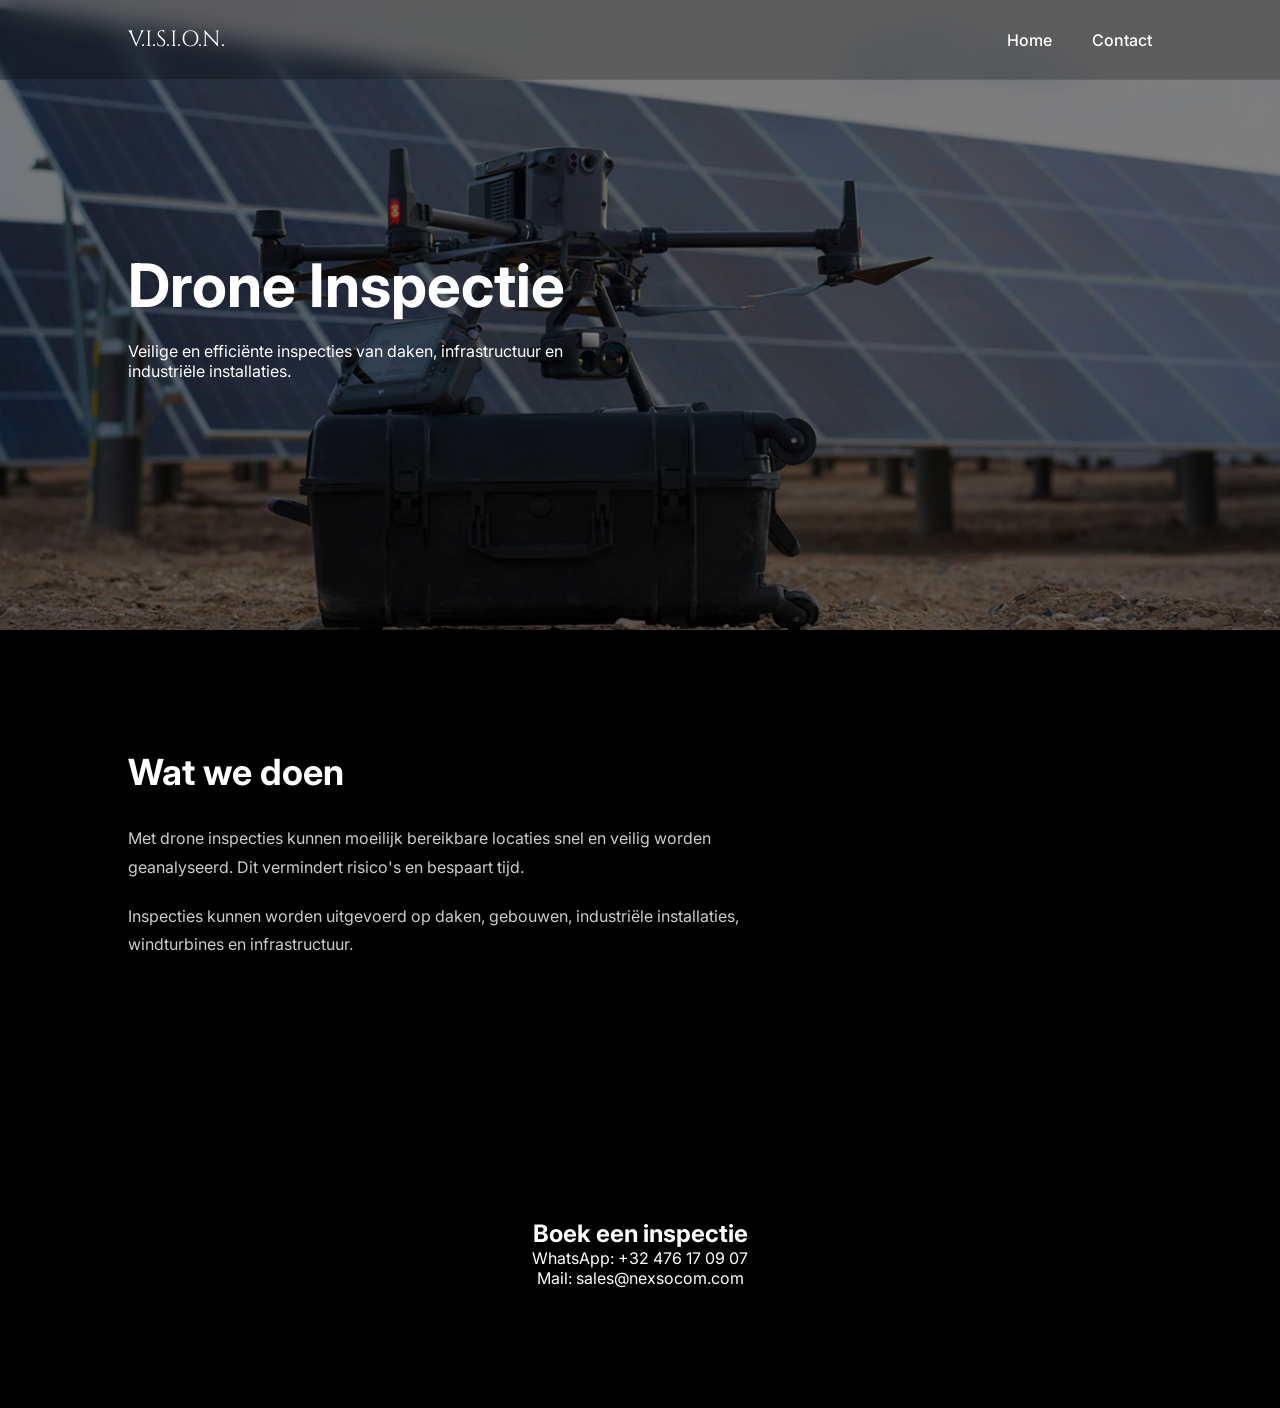
==== inspectie.html @ e30a945a "Create inspectie.html" ====
<!DOCTYPE html>
<html lang="en">

<head>

<meta charset="UTF-8">
<meta name="viewport" content="width=device-width, initial-scale=1.0">

<title>Inspectie | V.I.S.I.O.N.</title>

<link href="https://fonts.googleapis.com/css2?family=Cinzel:wght@700&family=Inter:wght@300;400;600&display=swap" rel="stylesheet">

<link rel="stylesheet" href="style.css">

</head>

<body>


<header>

<nav>

<div class="logo">V.I.S.I.O.N.</div>

<ul>

<li><a href="index.html">Home</a></li>
<li><a href="index.html#contact">Contact</a></li>

</ul>

</nav>

</header>


<section class="serviceHero">

<img src="images/inspectie.jpg">

<div class="serviceHeroText">

<h1>Drone Inspectie</h1>

<p>
Veilige en efficiënte inspecties van daken,
infrastructuur en industriële installaties.
</p>

</div>

</section>



<section class="serviceContent">

<div class="serviceText">

<h2>Wat we doen</h2>

<p>
Met drone inspecties kunnen moeilijk bereikbare
locaties snel en veilig worden geanalyseerd.
Dit vermindert risico's en bespaart tijd.
</p>

<p>
Inspecties kunnen worden uitgevoerd op
daken, gebouwen, industriële installaties,
windturbines en infrastructuur.
</p>

</div>

</section>



<section class="serviceCTA">

<h2>Boek een inspectie</h2>

<p>

WhatsApp: +32 476 17 09 07<br>
Mail: sales@nexsocom.com

</p>

</section>

</body>
</html>
---- style.css ----
*{
margin:0;
padding:0;
box-sizing:border-box;
}

html{
scroll-behavior:smooth;
}

body{

font-family:'Inter',sans-serif;
background:black;
color:white;

}



/* VIDEO BACKGROUND */

.videoBackground{

position:fixed;
top:0;
left:0;

width:100%;
height:100%;

z-index:-2;

}

#bgVideo{

width:100%;
height:100%;
object-fit:cover;

}



/* NAVBAR */

header{

position:fixed;
width:100%;
top:0;

z-index:100;

}

nav{

display:flex;
justify-content:space-between;
align-items:center;

padding:25px 10%;

background:rgba(0,0,0,0.25);

backdrop-filter:blur(12px);

border-bottom:1px solid rgba(255,255,255,0.05);

}

.logo{

font-family:'Cinzel';
font-size:22px;

}

nav ul{

list-style:none;
display:flex;
gap:40px;

}

nav a{

text-decoration:none;
color:white;
font-weight:500;

}

nav a:visited{
color:white;
}

nav a:hover{
opacity:0.7;
}



/* HERO */

.hero{
  position:relative;
  height:100vh;
  display:flex;
  align-items:center;
  justify-content:center;
  text-align:center;
  background: rgba(0,0,0,0.7); /* overlay zodat hero video zichtbaar blijft */
}

.heroContent{
  position:relative;
  z-index:2;
}

/* KNOCKOUT LOGO IN HERO */
.logoCutout{
  font-family:'Cinzel', serif;
  font-size:110px;
  line-height:1;
  color: transparent;
  background: black;
  -webkit-background-clip: text;
  background-clip: text;
  mix-blend-mode: destination-out;
  margin:0;
}

/* Hero tekst en knop */
.heroContent p{
  margin-top:20px;
  font-size:20px;
  color:white;
}

.ctaBtn{
  margin-top:30px;
  display:inline-block;
  padding:14px 40px;
  border:1px solid white;
  text-decoration:none;
  color:white;
}



/* SPECIALISATIES */

.specialisaties{

padding:200px 10%;

background:black;

}

.specialisaties h2{

text-align:center;

margin-bottom:40px;

font-size:50px;

}

.specGrid{

display:grid;

grid-template-columns:repeat(3,1fr);

gap:40px;

}

.specCard{

position:relative;
height:500px;
overflow:hidden;

display:block;

text-decoration:none;
color:white;

transition:all 0.5s ease;

cursor:pointer;

}

.specCard img{

width:100%;
height:100%;

object-fit:cover;

transition:transform 0.8s ease;

}


/* DARK CINEMATIC OVERLAY */

.specCard::after{

content:"";

position:absolute;

top:0;
left:0;

width:100%;
height:100%;

background:rgba(0,0,0,0.35);

opacity:0;

transition:opacity 0.4s ease;

}

.specCard:hover::after{

opacity:1;

}


/* ZOOM EFFECT */

.specCard:hover img{

transform:scale(1.08);

}


/* SERVICE TEXT */

.specText{

position:absolute;

top:30px;
left:30px;

font-size:24px;
font-weight:600;

z-index:2;

transition:transform 0.4s ease;

}


/* TEXT SLIDES UP */

.specCard:hover .specText{

transform:translateY(-10px);

}


/* VIEW SERVICE BUTTON */

.specCard::before{

content:"VIEW SERVICE →";

position:absolute;

bottom:30px;
left:30px;

font-size:14px;
letter-spacing:2px;

opacity:0;

z-index:2;

transition:all 0.4s ease;

}

.specCard:hover::before{

opacity:1;
transform:translateY(-5px);

}


/* QUOTE SECTION */

.quoteSection {
  position: relative;
  padding:40px 10%;
  background:black;

  /* Flex voor side video en quote */
  display:flex;
  flex-direction:row;       /* video rechts, quote links */
  justify-content:space-between;
  align-items:flex-start;   /* video iets lager dan quote */
  gap:40px;
}

.quoteWrapper{

max-width:520px;

border-left:2px solid rgba(255,255,255,0.2);
padding-left:20px;

}

.quoteText{

font-family:'Inter',sans-serif;
font-size:20px;

font-style:italic;

line-height:1.6;

margin-bottom:12px;

opacity:0.9;

}

.quoteExplanation{

font-size:14px;

line-height:1.6;

opacity:0.6;

}


/* QUOTE LAYOUT */

.quoteLayout{

display:flex;
justify-content:space-between;
align-items:flex-start;

gap:80px;

}


/* VIDEO RECHTS */

/* QUOTE VIDEO RECHTS - SIDE PANEL EFFECT */

.quoteImage{
  position:relative;

  width:50%;
  max-width:750px;

  right:-10vw; /* trekt hem naar de rand van het scherm */

  flex-shrink:0;
  overflow:hidden;
}

.quoteImage video {
  width:100%;
  height:100%;
  object-fit:cover;
  opacity:0.95;

  mask-image: linear-gradient(to left, black 70%, transparent);
}



/* REVEAL STRIP */

.revealStrip{

width:100%;
height:35px;

margin:40px 0;

background:transparent;

position:relative;

}

.revealStrip::before{

content:"";

position:absolute;

top:0;
left:0;

width:100%;
height:100%;

background:linear-gradient(
to bottom,
black 0%,
transparent 40%,
transparent 60%,
black 100%
);

}



/* CINEMATICS */

.cinematics{

padding:200px 0;

background:black;

}

.cinematics h2{

text-align:center;

margin-bottom:60px;

}



.carousel{

overflow-x:auto;

white-space:nowrap;

padding-left:10%;

}

.carousel video{

width:500px;

margin-right:30px;

display:inline-block;

border-radius:4px;
opacity:0.95;

}



/* CONTACT */

.contact{

padding:200px 10%;

text-align:center;

background:black;

}

.contact h2{

font-size:50px;

margin-bottom:40px;

}



/* FOOTER */

footer{

text-align:center;

padding:40px;

background:black;

}


/* SERVICE PAGE HERO */

.serviceHero{

position:relative;

height:70vh;

overflow:hidden;

display:flex;
align-items:center;

}

.serviceHero img{

position:absolute;

width:100%;
height:100%;

object-fit:cover;

filter:brightness(0.5);

}

.serviceHeroText{

position:relative;

z-index:2;

padding:0 10%;

max-width:700px;

}

.serviceHeroText h1{

font-size:60px;

margin-bottom:20px;

}



/* SERVICE CONTENT */

.serviceContent{

padding:120px 10%;

max-width:900px;

}

.serviceContent h2{

font-size:36px;

margin-bottom:30px;

}

.serviceContent p{

line-height:1.8;

margin-bottom:20px;

opacity:0.8;

}



/* SERVICE CTA */

.serviceCTA{

padding:120px 10%;

text-align:center;

background:black;

}
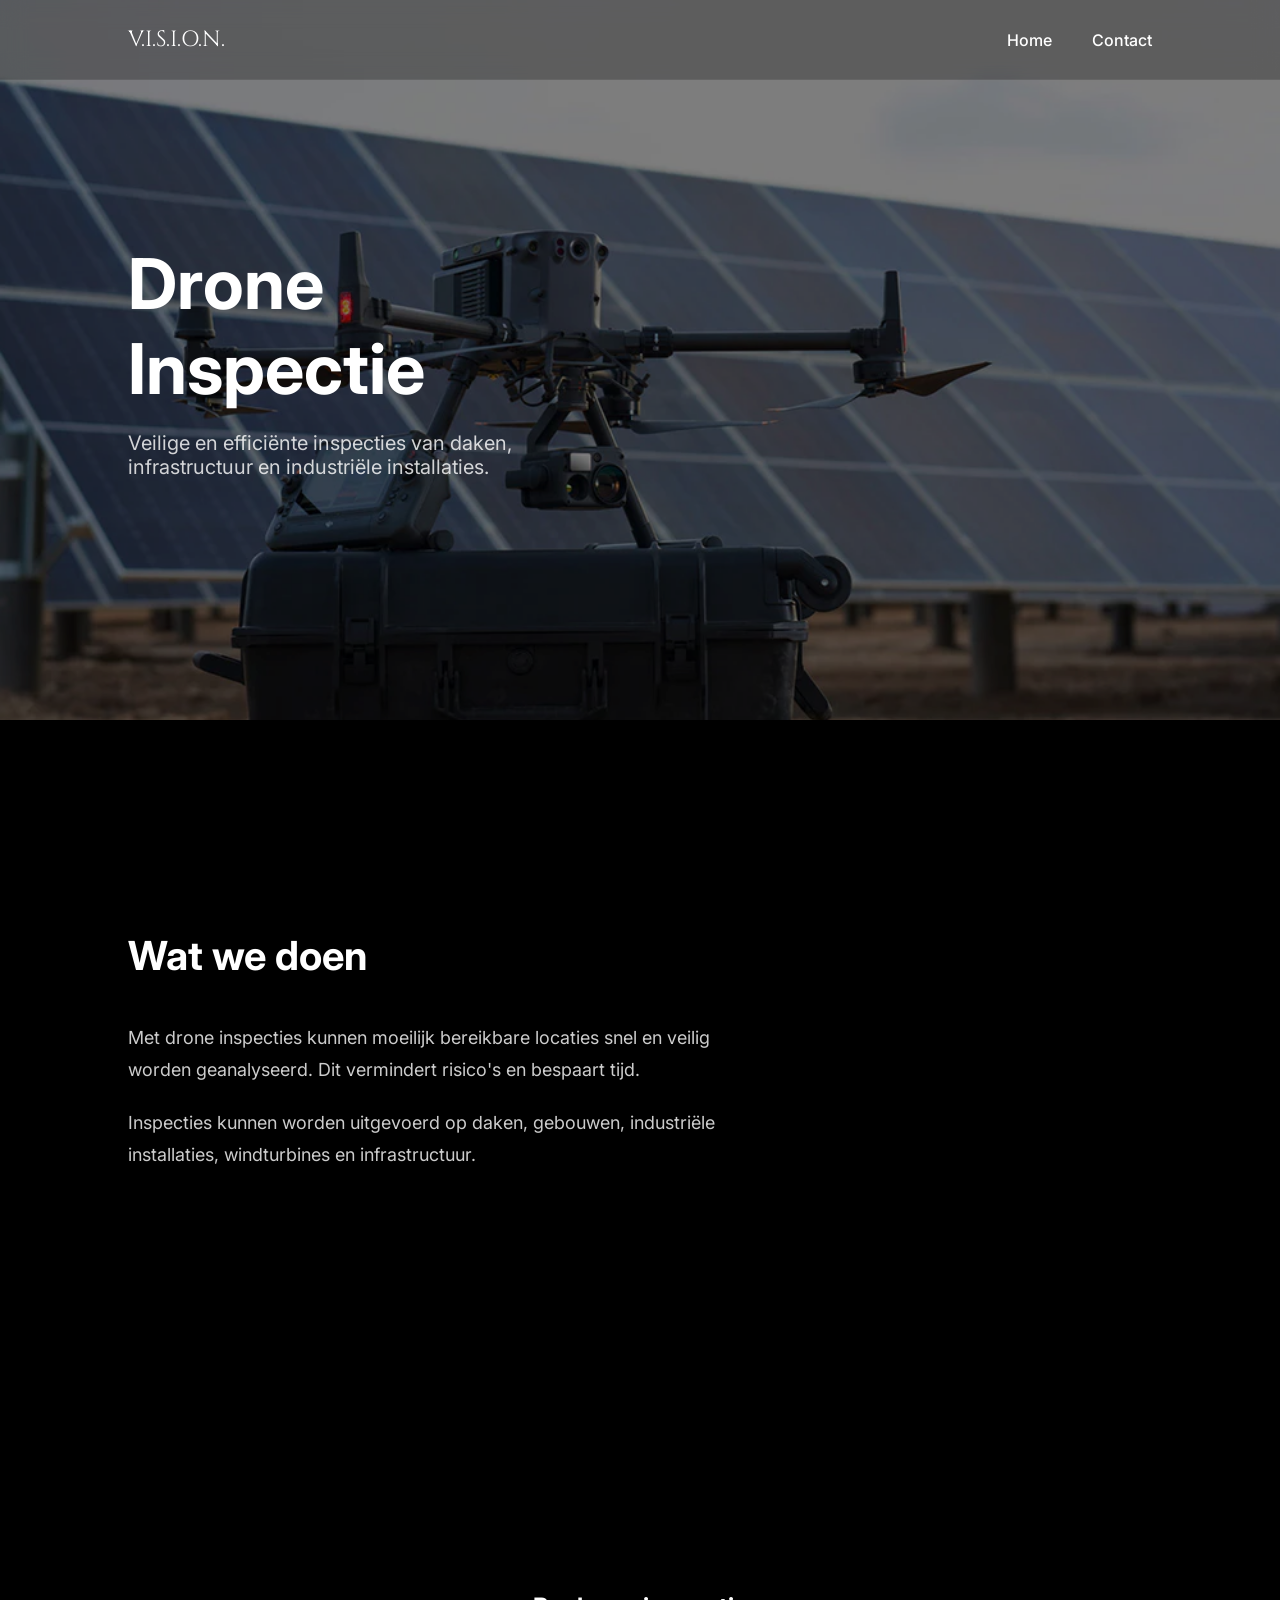
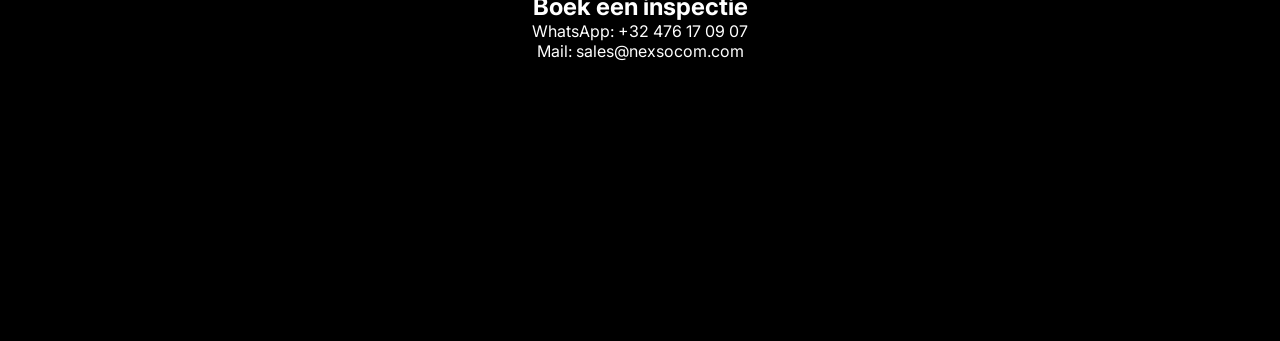
==== commit ba88dad8: "Update inspectie.html" ====
--- a/inspectie.html
+++ b/inspectie.html
@@ -91,5 +91,7 @@
 
 </section>
 
+  <footer></footer>
+  
 </body>
 </html>
--- a/style.css
+++ b/style.css
@@ -166,7 +166,7 @@
 
 text-align:center;
 
-margin-bottom:40px;
+margin-bottom:80px;
 
 font-size:50px;
 
@@ -225,9 +225,9 @@
 width:100%;
 height:100%;
 
-background:rgba(0,0,0,0.35);
-
-opacity:0;
+background:rgba(0,0,0,0.25);
+
+opacity:1;
 
 transition:opacity 0.4s ease;
 
@@ -235,7 +235,7 @@
 
 .specCard:hover::after{
 
-opacity:1;
+background:rgba(0,0,0,0.45);
 
 }
 
@@ -256,14 +256,21 @@
 position:absolute;
 
 top:30px;
-left:30px;
+left:50%;
+
+/* BELANGRIJK: beide assen definiëren */
+transform:translate(-50%, 0);
 
 font-size:24px;
 font-weight:600;
 
+text-align:center;
+
 z-index:2;
 
-transition:transform 0.4s ease;
+transition:transform 0.4s ease, opacity 0.4s ease;
+  
+text-shadow:0 2px 10px rgba(0,0,0,0.6);
 
 }
 
@@ -272,7 +279,7 @@
 
 .specCard:hover .specText{
 
-transform:translateY(-10px);
+transform:translate(-50%, -10px);
 
 }
 
@@ -607,3 +614,231 @@
 background:black;
 
 }
+
+/* SERVICE HERO */
+
+.serviceHero{
+
+position:relative;
+height:80vh;
+
+display:flex;
+align-items:center;
+
+overflow:hidden;
+
+}
+
+.serviceHero img{
+
+position:absolute;
+
+top:0;
+left:0;
+
+width:100%;
+height:120%;
+
+object-fit:cover;
+
+transform:translateY(0);
+
+z-index:-1;
+
+}
+
+.serviceHeroText{
+
+position:relative;
+
+padding:0 10%;
+
+max-width:700px;
+
+}
+
+.serviceHeroText h1{
+
+font-size:70px;
+margin-bottom:20px;
+
+}
+
+.serviceHeroText p{
+
+font-size:20px;
+opacity:0.8;
+
+}
+
+
+
+/* SERVICE CONTENT */
+
+.serviceContent{
+
+padding:200px 10%;
+background:black;
+
+}
+
+.serviceText{
+
+max-width:700px;
+
+font-size:18px;
+line-height:1.8;
+
+}
+
+.serviceText h2{
+
+font-size:40px;
+margin-bottom:30px;
+
+}
+
+
+/* CTA */
+
+.serviceCTA{
+
+padding:200px 10%;
+
+text-align:center;
+
+background:black;
+
+}
+
+section{
+scroll-margin-top:120px;
+}
+
+
+/* ================= MOBILE ================= */
+
+@media (max-width: 768px){
+
+/* NAVBAR */
+nav{
+padding:15px 5%;
+}
+
+nav ul{
+gap:20px;
+font-size:14px;
+}
+
+
+/* HERO */
+.hero{
+height:90vh;
+}
+
+.logoCutout{
+font-size:60px;
+}
+
+.heroContent p{
+font-size:16px;
+}
+
+.ctaBtn{
+padding:10px 25px;
+font-size:14px;
+}
+
+
+/* SPECIALISATIES */
+
+.specialisaties{
+padding:120px 5%;
+}
+
+.specialisaties h2{
+font-size:32px;
+margin-bottom:40px;
+}
+
+.specGrid{
+grid-template-columns:1fr; /* 1 kolom ipv 3 */
+gap:20px;
+}
+
+.specCard{
+height:300px; /* minder hoog */
+}
+
+
+/* QUOTE SECTION */
+
+.quoteSection{
+flex-direction:column;
+padding:80px 5%;
+}
+
+.quoteLayout{
+flex-direction:column;
+gap:40px;
+}
+
+.quoteImage{
+width:100%;
+right:0; /* reset die side offset */
+}
+
+.quoteWrapper{
+max-width:100%;
+}
+
+
+/* CINEMATICS */
+
+.cinematics{
+padding:120px 0;
+}
+
+.carousel{
+padding-left:5%;
+}
+
+.carousel video{
+width:280px; /* kleiner zodat ze zichtbaar zijn */
+margin-right:15px;
+}
+
+
+/* CONTACT */
+
+.contact{
+padding:120px 5%;
+}
+
+.contact h2{
+font-size:32px;
+}
+
+}
+
+@media (max-width: 768px){
+
+header{
+display:none;
+}
+
+.serviceHeroText h1{
+font-size:42px;       /* kleiner */
+line-height:1.2;      /* meer ademruimte */
+word-break:break-word; /* voorkomt afsnijden */
+}
+
+.serviceHeroText{
+padding:0 5%;
+}
+
+.serviceHero{
+height:60vh; /* minder hoog */
+}
+
+}
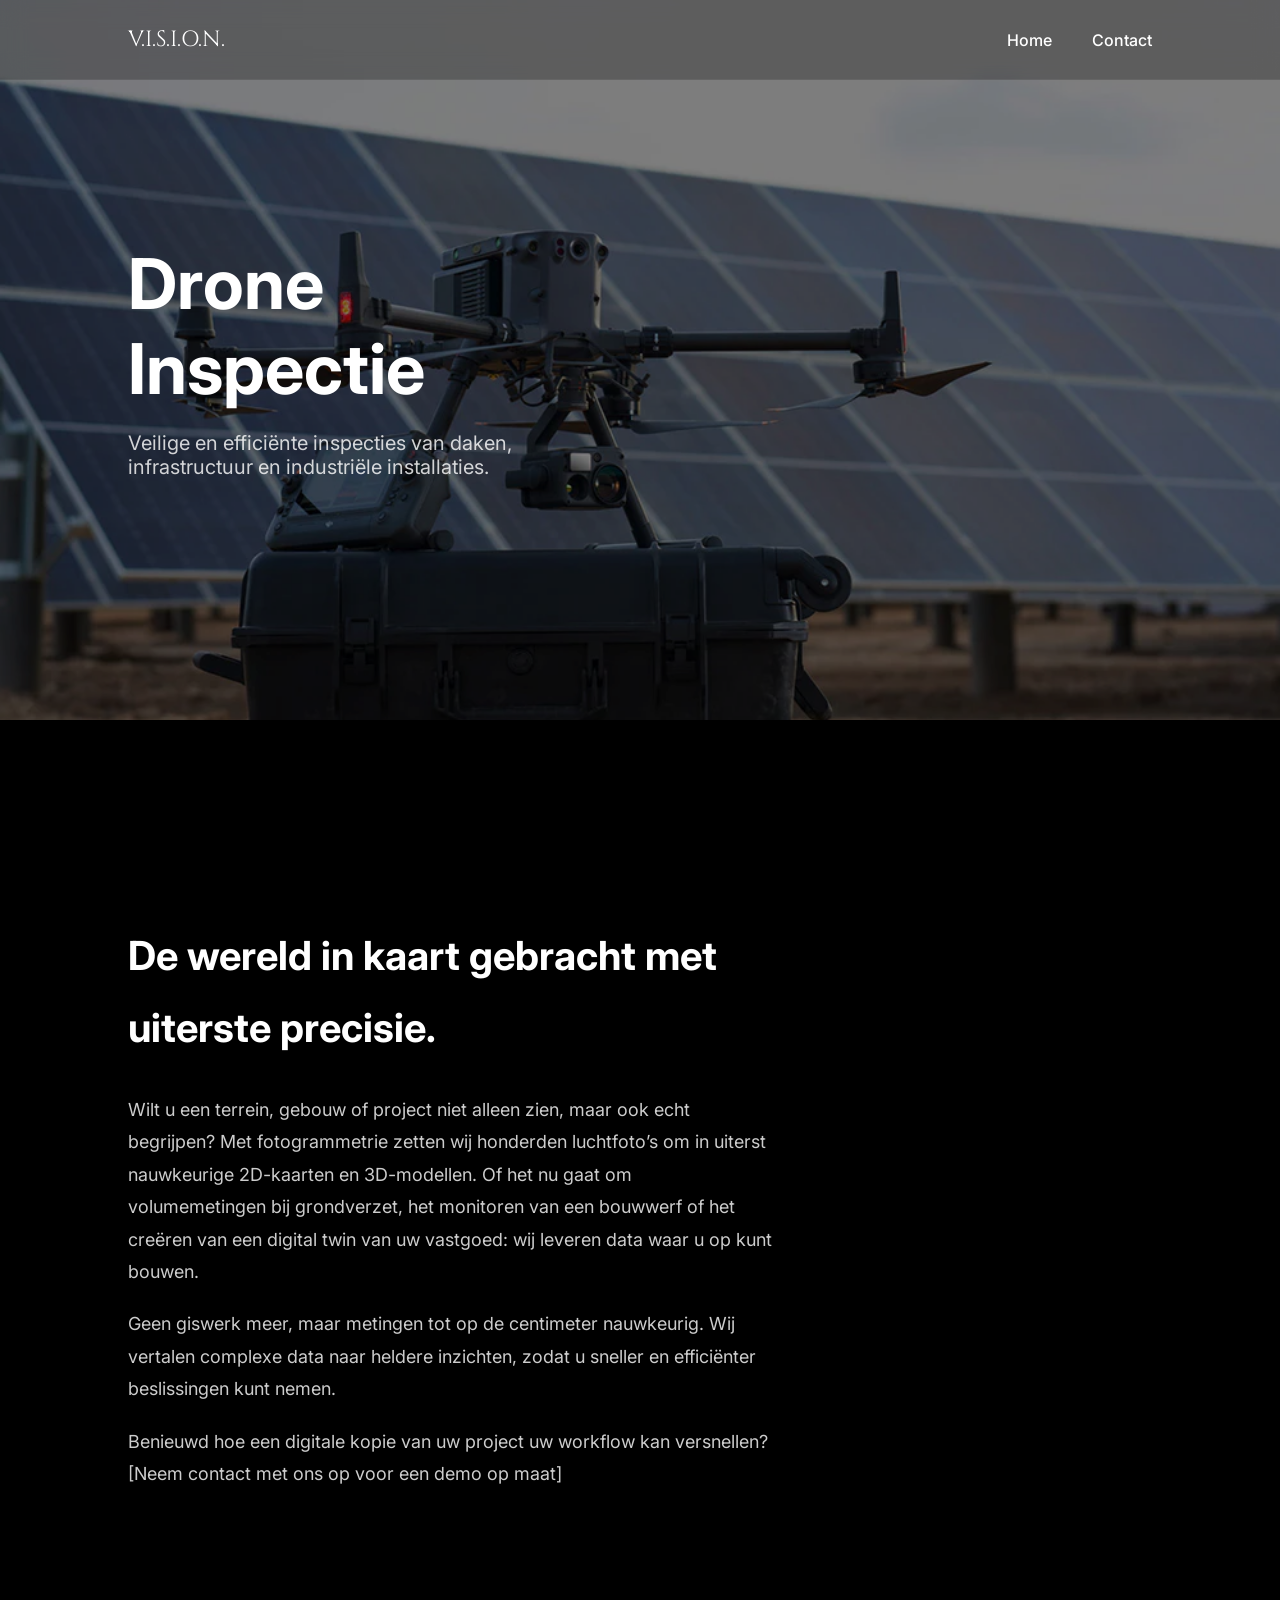
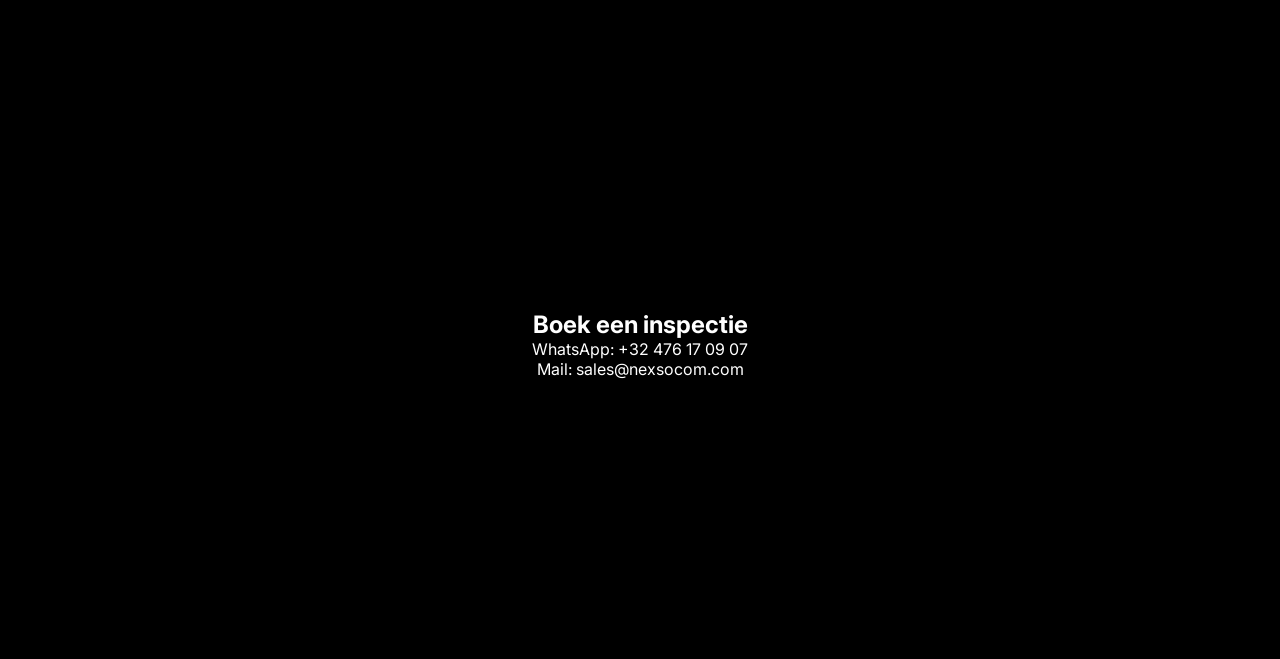
==== commit ceaf994c: "Update inspectie.html" ====
--- a/inspectie.html
+++ b/inspectie.html
@@ -58,18 +58,22 @@
 
 <div class="serviceText">
 
-<h2>Wat we doen</h2>
+<h2>De wereld in kaart gebracht met uiterste precisie.</h2>
 
 <p>
-Met drone inspecties kunnen moeilijk bereikbare
-locaties snel en veilig worden geanalyseerd.
-Dit vermindert risico's en bespaart tijd.
+Wilt u een terrein, gebouw of project niet alleen zien, maar ook echt begrijpen? 
+Met fotogrammetrie zetten wij honderden luchtfoto’s om in uiterst nauwkeurige 2D-kaarten en 3D-modellen. 
+Of het nu gaat om volumemetingen bij grondverzet, het monitoren van een bouwwerf of het creëren van een digital twin van uw vastgoed: wij leveren data waar u op kunt bouwen.
 </p>
 
 <p>
-Inspecties kunnen worden uitgevoerd op
-daken, gebouwen, industriële installaties,
-windturbines en infrastructuur.
+Geen giswerk meer, maar metingen tot op de centimeter nauwkeurig. 
+Wij vertalen complexe data naar heldere inzichten, zodat u sneller en efficiënter beslissingen kunt nemen.
+</p>
+
+<p>
+Benieuwd hoe een digitale kopie van uw project uw workflow kan versnellen?
+[Neem contact met ons op voor een demo op maat]
 </p>
 
 </div>
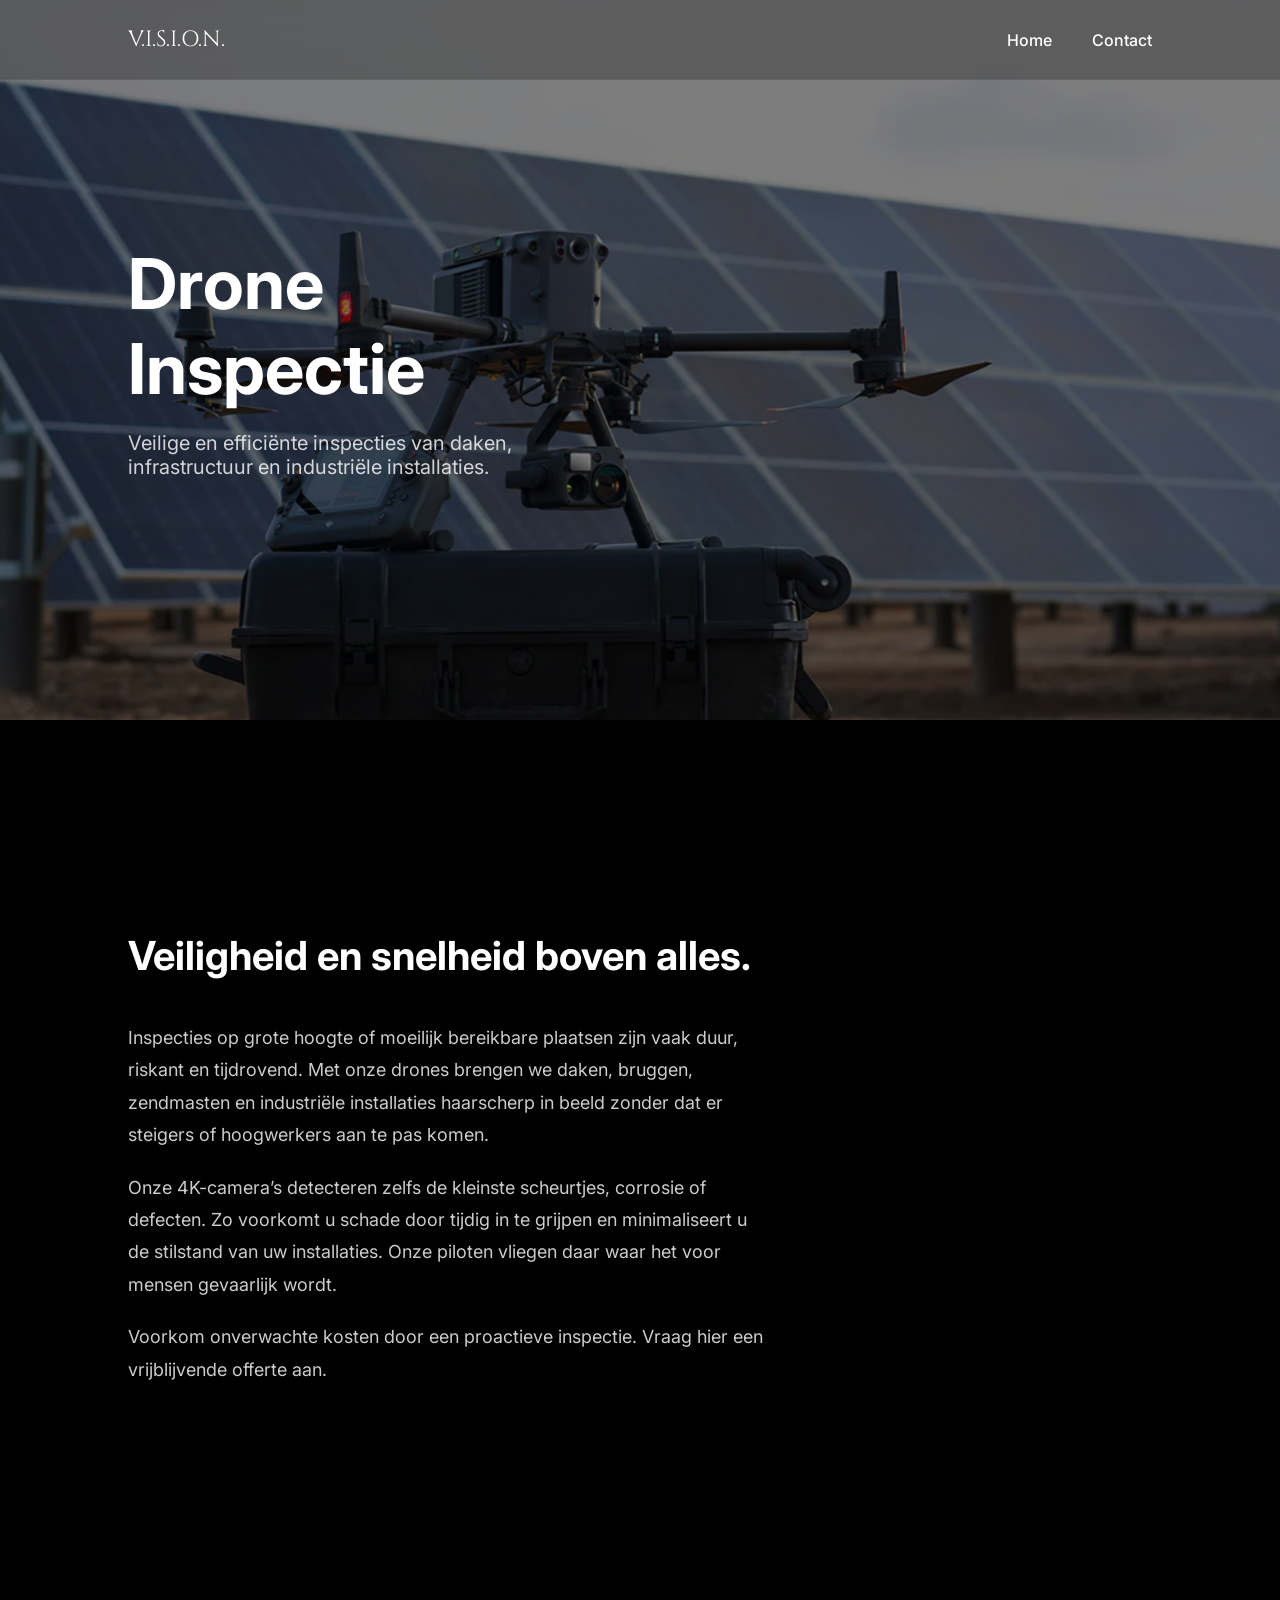
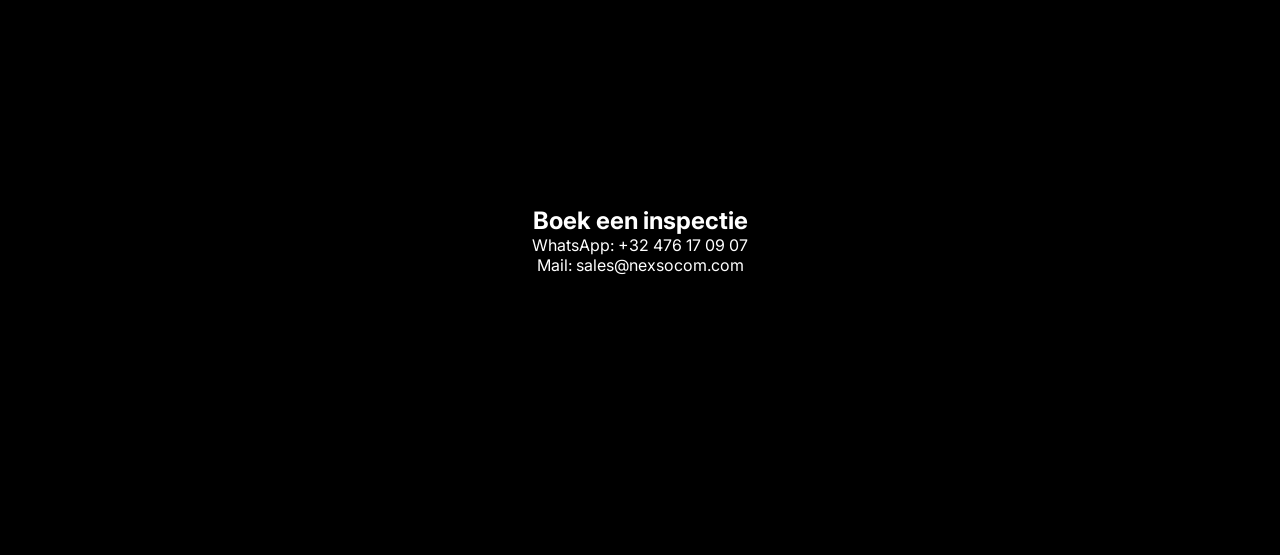
==== commit 951504bf: "Update inspectie.html" ====
--- a/inspectie.html
+++ b/inspectie.html
@@ -58,22 +58,22 @@
 
 <div class="serviceText">
 
-<h2>De wereld in kaart gebracht met uiterste precisie.</h2>
+<h2>Veiligheid en snelheid boven alles.</h2>
 
 <p>
-Wilt u een terrein, gebouw of project niet alleen zien, maar ook echt begrijpen? 
-Met fotogrammetrie zetten wij honderden luchtfoto’s om in uiterst nauwkeurige 2D-kaarten en 3D-modellen. 
-Of het nu gaat om volumemetingen bij grondverzet, het monitoren van een bouwwerf of het creëren van een digital twin van uw vastgoed: wij leveren data waar u op kunt bouwen.
+Inspecties op grote hoogte of moeilijk bereikbare plaatsen zijn vaak duur, riskant en tijdrovend. 
+Met onze drones brengen we daken, bruggen, zendmasten en industriële installaties haarscherp in beeld zonder dat er steigers of hoogwerkers aan te pas komen.
 </p>
 
 <p>
-Geen giswerk meer, maar metingen tot op de centimeter nauwkeurig. 
-Wij vertalen complexe data naar heldere inzichten, zodat u sneller en efficiënter beslissingen kunt nemen.
+Onze 4K-camera’s detecteren zelfs de kleinste scheurtjes, corrosie of defecten. 
+Zo voorkomt u schade door tijdig in te grijpen en minimaliseert u de stilstand van uw installaties. 
+Onze piloten vliegen daar waar het voor mensen gevaarlijk wordt.
 </p>
 
 <p>
-Benieuwd hoe een digitale kopie van uw project uw workflow kan versnellen?
-[Neem contact met ons op voor een demo op maat]
+Voorkom onverwachte kosten door een proactieve inspectie.
+Vraag hier een vrijblijvende offerte aan.
 </p>
 
 </div>
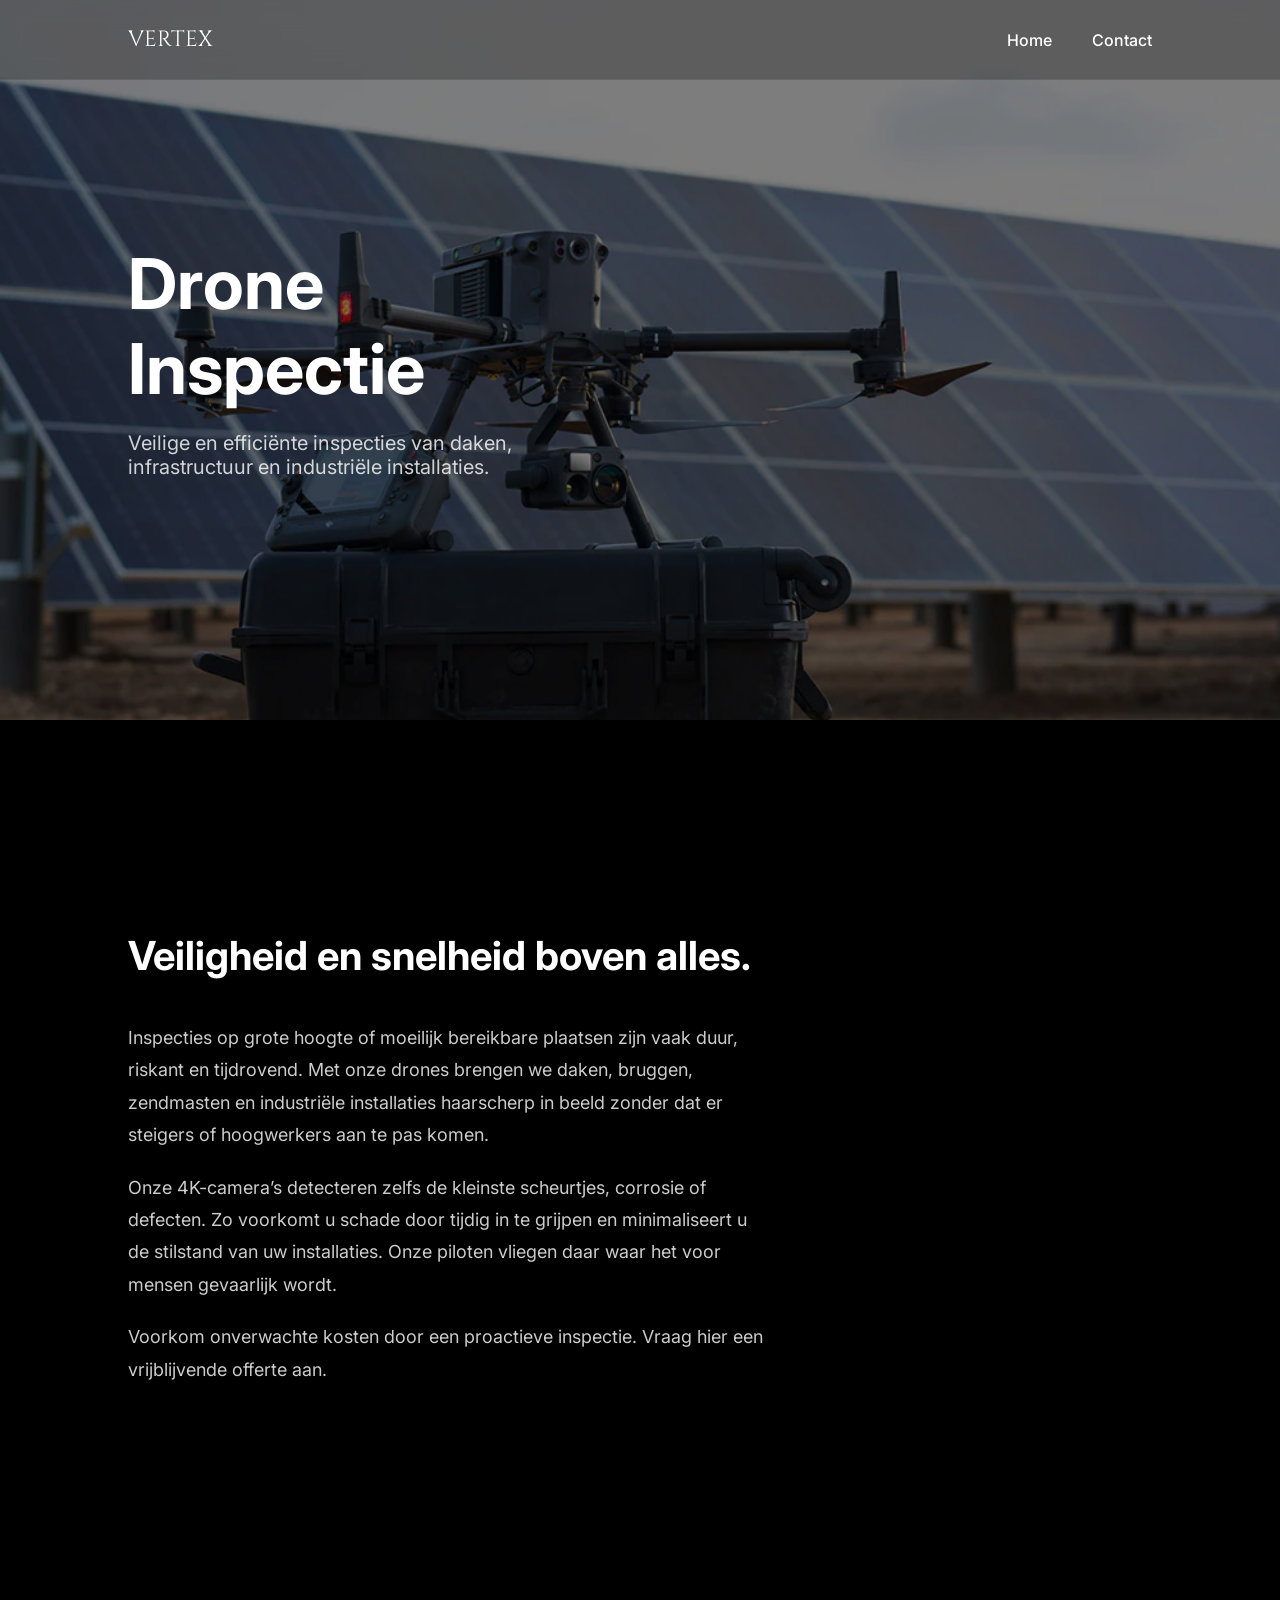
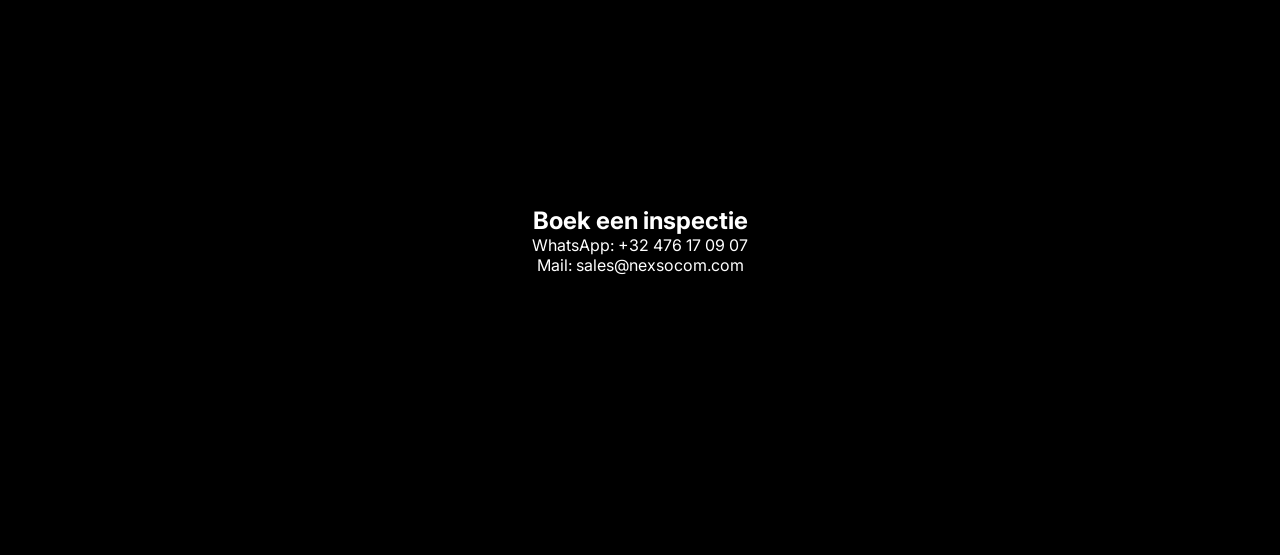
==== commit 918f6d32: "Update inspectie.html" ====
--- a/inspectie.html
+++ b/inspectie.html
@@ -6,7 +6,7 @@
 <meta charset="UTF-8">
 <meta name="viewport" content="width=device-width, initial-scale=1.0">
 
-<title>Inspectie | V.I.S.I.O.N.</title>
+<title>Inspectie | VERTEX</title>
 
 <link href="https://fonts.googleapis.com/css2?family=Cinzel:wght@700&family=Inter:wght@300;400;600&display=swap" rel="stylesheet">
 
@@ -21,7 +21,7 @@
 
 <nav>
 
-<div class="logo">V.I.S.I.O.N.</div>
+<div class="logo">VERTEX</div>
 
 <ul>
 
@@ -88,6 +88,8 @@
 
 <p>
 
+<p>
+
 WhatsApp: +32 476 17 09 07<br>
 Mail: sales@nexsocom.com
 
--- a/style.css
+++ b/style.css
@@ -1,221 +1,823 @@
-*{
-margin:0;
-padding:0;
-box-sizing:border-box;
-}
-
-html{
-scroll-behavior:smooth;
-}
-
-body{
-
-font-family:'Inter',sans-serif;
-background:black;
-color:white;
-
-}
-
-
-
-/* VIDEO BACKGROUND */
-
-.videoBackground{
-
-position:fixed;
-top:0;
-left:0;
-
-width:100%;
-height:100%;
-
-z-index:-2;
-
-}
-
-#bgVideo{
-
-width:100%;
-height:100%;
-object-fit:cover;
-
-}
-
-
-
-/* NAVBAR */
-
-header{
-
-position:fixed;
-width:100%;
-top:0;
-
-z-index:100;
-
-}
-
-nav{
-
-display:flex;
-justify-content:space-between;
-align-items:center;
-
-padding:25px 10%;
-
-background:rgba(0,0,0,0.25);
-
-backdrop-filter:blur(12px);
-
-border-bottom:1px solid rgba(255,255,255,0.05);
-
-}
-
-.logo{
-
-font-family:'Cinzel';
-font-size:22px;
-
-}
-
-nav ul{
-
-list-style:none;
-display:flex;
-gap:40px;
-
-}
-
-nav a{
-
-text-decoration:none;
-color:white;
-font-weight:500;
-
-}
-
-nav a:visited{
-color:white;
-}
-
-nav a:hover{
-opacity:0.7;
-}
-
-
-
-/* HERO */
-
-.hero{
-  position:relative;
-  height:100vh;
+/* ================= RESET ================= */
+
+* {
+  margin: 0;
+  padding: 0;
+  box-sizing: border-box;
+}
+
+html {
+  scroll-behavior: smooth;
+}
+
+body {
+  font-family: 'Inter', sans-serif;
+  background: black;
+  color: white;
+}
+
+
+/* ================= VIDEO BACKGROUND ================= */
+
+.videoBackground {
+  position: fixed;
+  top: 0;
+  left: 0;
+  width: 100%;
+  height: 100%;
+  z-index: -2;
+}
+
+#bgVideo {
+  width: 100%;
+  height: 100%;
+  object-fit: cover;
+}
+
+
+/* ================= NAVBAR ================= */
+
+header {
+  position: fixed;
+  width: 100%;
+  top: 0;
+  z-index: 100;
+}
+
+nav {
+  display: flex;
+  justify-content: space-between;
+  align-items: center;
+  padding: 25px 10%;
+  background: rgba(0,0,0,0.25);
+  backdrop-filter: blur(12px);
+  border-bottom: 1px solid rgba(255,255,255,0.05);
+}
+
+.logo {
+  font-family: 'Cinzel';
+  font-size: 22px;
+}
+
+nav ul {
+  list-style: none;
+  display: flex;
+  gap: 40px;
+}
+
+nav a {
+  text-decoration: none;
+  color: white;
+  font-weight: 500;
+}
+
+nav a:visited {
+  color: white;
+}
+
+nav a:hover {
+  opacity: 0.7;
+}
+
+
+/* ================= HERO ================= */
+
+.hero {
+  position: relative;
+  height: 100vh;
+  display: flex;
+  align-items: center;
+  justify-content: center;
+  text-align: center;
+  background: rgba(0,0,0,0.7);
+}
+
+.heroContent {
+  position: relative;
+  z-index: 2;
+}
+
+.logoCutout {
+  font-family: 'Cinzel', serif;
+  font-size: 120px;
+  color: transparent;
+  -webkit-text-stroke: 1px white;
+}
+
+.heroTitle{
   display:flex;
   align-items:center;
   justify-content:center;
-  text-align:center;
-  background: rgba(0,0,0,0.7); /* overlay zodat hero video zichtbaar blijft */
-}
-
-.heroContent{
-  position:relative;
-  z-index:2;
-}
-
-/* KNOCKOUT LOGO IN HERO */
-.logoCutout{
-  font-family:'Cinzel', serif;
-  font-size:110px;
+  gap:20px;
+
+  flex-wrap:wrap; /* belangrijk voor mobile */
+}
+
+/* Subtekst naast VERTEX */
+.heroSub{
+  font-family:'Inter', sans-serif;
+  font-size:22px;
+  font-weight:300;
+
+  letter-spacing:2px;
+  text-transform:uppercase;
+
+  opacity:0.7;
+
+  transform:translateY(5px); /* lichte alignment tweak */
+}
+
+.heroContent p {
+  margin-top: 20px;
+  font-size: 20px;
+}
+
+.ctaBtn {
+  margin-top: 30px;
+  display: inline-block;
+  padding: 14px 40px;
+  border: 1px solid white;
+  text-decoration: none;
+  color: white;
+}
+
+.heroTitle{
+  display:flex;
+  align-items:center;
+  justify-content:center;
+  gap:30px;
+}
+
+/* rechter blok */
+.heroRight{
+  display:flex;
+  align-items:stretch; /* 👈 zorgt dat divider full height kan worden */
+  gap:20px;
+}
+
+/* divider FIX */
+.divider{
+  width:1px;
+  background:rgba(255,255,255,0.35);
+
+  align-self:stretch;   /* 👈 KEY: full height van content */
+  height:auto;          /* 👈 laat flex het bepalen */
+
+  margin:0;             /* reset eventuele spacing */
+}
+
+/* tekst rechts */
+.heroSub{
+  display:flex;
+  flex-direction:column;
+  justify-content:space-between; /* 👈 verdeelt mooi over hoogte */
+
+  align-items:flex-start;
+
+  font-family:'Inter', sans-serif;
+  font-weight:300;
+  text-transform:uppercase;
+
+  letter-spacing:2px;
   line-height:1;
-  color: transparent;
+
+  opacity:0.8;
+}
+
+/* tekst grootte FIX */
+.heroSub span{
+  font-size:42px; /* 👈 groter = match met VERTEX hoogte */
+}
+
+/* ================= SPECIALISATIES ================= */
+
+.specialisaties {
+  padding: 200px 10%;
   background: black;
-  -webkit-background-clip: text;
-  background-clip: text;
-  mix-blend-mode: destination-out;
-  margin:0;
-}
-
-/* Hero tekst en knop */
-.heroContent p{
-  margin-top:20px;
-  font-size:20px;
-  color:white;
-}
-
-.ctaBtn{
-  margin-top:30px;
-  display:inline-block;
-  padding:14px 40px;
-  border:1px solid white;
-  text-decoration:none;
-  color:white;
-}
-
-
-
-/* SPECIALISATIES */
-
-.specialisaties{
-
-padding:200px 10%;
-
-background:black;
-
-}
-
-.specialisaties h2{
-
-text-align:center;
-
-margin-bottom:80px;
-
-font-size:50px;
-
-}
-
-.specGrid{
-
-display:grid;
-
-grid-template-columns:repeat(3,1fr);
-
-gap:40px;
-
-}
-
-.specCard{
+}
+
+.specialisaties h2 {
+  text-align: center;
+  margin-bottom: 80px;
+  font-size: 50px;
+}
+
+.specGrid {
+  display: grid;
+  grid-template-columns: repeat(3,1fr);
+  gap: 40px;
+  scroll-margin-top: 120px;
+}
+
+.specCard {
+  position: relative;
+  height: 500px;
+  overflow: hidden;
+  display: block;
+  text-decoration: none;
+  color: white;
+  transition: all 0.5s ease;
+  cursor: pointer;
+}
+
+.specCard img {
+  width: 100%;
+  height: 100%;
+  object-fit: cover;
+  transition: transform 0.8s ease;
+}
+
+
+/* ================= SPEC EFFECTS ================= */
+
+.specCard::after {
+  content: "";
+  position: absolute;
+  inset: 0;
+  background: rgba(0,0,0,0.25);
+  transition: 0.4s;
+}
+
+.specCard:hover::after {
+  background: rgba(0,0,0,0.45);
+}
+
+.specCard:hover img {
+  transform: scale(1.08);
+}
+
+.specText {
+  position: absolute;
+  top: 30px;
+  left: 50%;
+  transform: translate(-50%,0);
+  font-size: 24px;
+  font-weight: 600;
+  text-align: center;
+  z-index: 2;
+  transition: 0.4s;
+  text-shadow: 0 2px 10px rgba(0,0,0,0.6);
+}
+
+.specCard:hover .specText {
+  transform: translate(-50%,-10px);
+}
+
+.specCard::before {
+  content: "VIEW SERVICE →";
+  position: absolute;
+  bottom: 30px;
+  left: 30px;
+  font-size: 14px;
+  letter-spacing: 2px;
+  opacity: 0;
+  z-index: 2;
+  transition: 0.4s;
+}
+
+.specCard:hover::before {
+  opacity: 1;
+  transform: translateY(-5px);
+}
+
+
+/* ================= PROCESS ================= */
+
+.processSection {
+  padding: 200px 10%;
+  background: black;
+  text-align: center;
+}
+
+.processSection h2 {
+  font-size: 50px;
+  margin-bottom: 80px;
+}
+
+.processWrapper {
+  position: relative;
+}
+
+.processLine {
+  position: absolute;
+  top: 20px;
+  left: 0;
+  width: 100%;
+  height: 1px;
+  background: rgba(255,255,255,0.1);
+}
+
+.processGrid {
+  display: grid;
+  grid-template-columns: repeat(4,1fr);
+  gap: 40px;
+  position: relative;
+}
+
+.processItem {
+  position: relative;
+  text-align: left;
+  padding-top: 40px;
+}
+
+.processNumber {
+  position: absolute;
+  top: 0;
+  left: 0;
+  font-size: 14px;
+  letter-spacing: 2px;
+  background: black;
+  padding: 4px 10px;
+  border: 1px solid rgba(255,255,255,0.15);
+  opacity: 0.6;
+}
+
+.processItem h3 {
+  margin: 20px 0 10px;
+  font-size: 22px;
+}
+
+.processItem p {
+  font-size: 14px;
+  line-height: 1.6;
+  opacity: 0.7;
+}
+
+.processItem:hover .processNumber {
+  opacity: 1;
+  border-color: rgba(255,255,255,0.4);
+}
+
+
+/* ================= WHY ================= */
+
+.whySection {
+  padding: 150px 10%;
+  background: black;
+  text-align: center;
+}
+
+.whySection h2 {
+  font-size: 50px;
+  margin-bottom: 60px;
+}
+
+.whyGrid {
+  display: grid;
+  grid-template-columns: repeat(4,1fr);
+  gap: 30px;
+}
+
+.whyItem {
+  background: rgba(255,255,255,0.05);
+  border: 1px solid rgba(255,255,255,0.1);
+  padding: 40px 25px;
+  border-radius: 12px;
+  text-align: center;
+  position: relative;
+  overflow: hidden;
+  transition: 0.4s;
+}
+
+.whyItem::before {
+  content: "";
+  position: absolute;
+  inset: -50%;
+  background: linear-gradient(120deg, rgba(255,255,255,0.05), transparent, rgba(255,255,255,0.05));
+  transform: rotate(45deg);
+  opacity: 0;
+  transition: 0.5s;
+}
+
+.whyItem:hover::before {
+  opacity: 1;
+}
+
+.whyItem:hover {
+  transform: translateY(-10px);
+  box-shadow: 0 15px 40px rgba(255,255,255,0.1);
+  border-color: rgba(255,255,255,0.25);
+}
+
+.whyIcon {
+  font-size: 40px;
+  margin-bottom: 20px;
+  transition: 0.4s;
+}
+
+.whyItem:hover .whyIcon {
+  transform: scale(1.2) rotate(-5deg);
+}
+
+.whyItem h3 {
+  font-size: 20px;
+  margin-bottom: 10px;
+}
+
+.whyItem p {
+  font-size: 14px;
+  opacity: 0.8;
+  line-height: 1.6;
+}
+
+
+/* ================= QUOTE ================= */
+
+.quoteSection {
+  padding: 40px 10%;
+  background: black;
+  display: flex;
+  justify-content: space-between;
+  gap: 40px;
+}
+
+.quoteLayout {
+  display: flex;
+  justify-content: space-between;
+  gap: 80px;
+}
+
+.quoteWrapper {
+  max-width: 520px;
+  border-left: 2px solid rgba(255,255,255,0.2);
+  padding-left: 20px;
+}
+
+.quoteText {
+  font-size: 20px;
+  font-style: italic;
+  line-height: 1.6;
+  margin-bottom: 12px;
+  opacity: 0.9;
+}
+
+.quoteExplanation {
+  font-size: 14px;
+  line-height: 1.6;
+  opacity: 0.6;
+}
+
+.quoteImage {
+  position: relative;
+  width: 45%;
+  max-width: 650px;
+
+  margin-right: 5%; /* haalt hem weg van de rand */
+  
+  border-radius: 12px;
+  overflow: hidden;
+
+  flex-shrink: 0;
+
+  /* subtiele premium border */
+  border: 1px solid rgba(255,255,255,0.08);
+
+  /* diepte */
+  box-shadow: 0 20px 60px rgba(0,0,0,0.6);
+
+  background: rgba(255,255,255,0.02); /* mini glow base */
+}
+
+.quoteImage video {
+  width: 100%;
+  height: 100%;
+  object-fit: cover;
+  opacity: 0.95;
+  mask-image: linear-gradient(to left, black 70%, transparent);
+}
+
+
+/* ================= CINEMATICS ================= */
+
+.cinematics {
+  padding: 100px 10%;
+  background: black;
+  text-align: center;
+}
+
+.cinematics h2 {
+  font-size: 60px;
+  margin-bottom: 80px;
+  letter-spacing: 2px;
+  text-transform: uppercase;
+}
+
+.cinematicGallery {
+  display: flex;
+  flex-wrap: wrap;
+  gap: 20px;
+  justify-content: center;
+}
+
+.cinematicGallery {
+  display: grid;
+  grid-template-columns: repeat(auto-fit, minmax(280px, 1fr));
+  gap: 25px;
+  padding: 0 10%;
+}
+
+.cinematicItem {
+  width: 300px;
+  height: 170px;
+  overflow: hidden;
+  border-radius: 8px;
+  cursor: pointer;
+}
+
+.cinematicItem video {
+  width: 100%;
+  height: 100%;
+  object-fit: cover;
+  transition: 0.5s;
+}
+
+.cinematicItem:hover video {
+  transform: scale(1.05);
+}
+
+/* ================= CONTACT ================= */
+
+.contact {
+  padding: 200px 10%;
+  text-align: center;
+  background: black;
+}
+
+.contact h2 {
+  font-size: 50px;
+}
+
+
+/* ================= FOOTER ================= */
+
+footer {
+  text-align: center;
+  padding: 40px;
+  background: black;
+}
+
+@media (max-width: 768px){
+
+.heroTitle{
+  flex-direction:column;
+  gap:10px;
+}
+
+.heroSub{
+  font-size:14px;
+  letter-spacing:1px;
+  transform:none;
+}
+
+}
+
+/* ================= MOBILE OPTIMIZATIONS ================= */
+
+@media (max-width: 768px) {
+
+  /* STOP HORIZONTAAL SCROLLEN */
+  html, body {
+    overflow-x: hidden;
+  }
+
+  body {
+    width: 100%;
+  }
+
+  /* NAVBAR */
+  nav ul {
+    display: none;
+  }
+
+  nav {
+    justify-content: center;
+    padding: 15px 5%;
+  }
+
+  .logo {
+    font-size: 20px;
+  }
+
+  /* HERO */
+  .hero {
+    height: 90vh;
+    padding: 0 5%;
+  }
+
+  .logoCutout {
+    font-size: 56px;
+    line-height: 1.1;
+  }
+
+  .heroTitle {
+    flex-direction: column;
+    gap: 15px;
+  }
+
+  .heroRight {
+    flex-direction: column;
+    align-items: center;
+    gap: 10px;
+  }
+
+  /* Divider wordt horizontaal */
+  .divider {
+    width: 60px;
+    height: 1px;
+    background: rgba(255,255,255,0.3);
+  }
+
+  /* Subtitle */
+  .heroSub {
+    align-items: center;
+    text-align: center;
+    gap: 5px;
+  }
+
+  .heroSub span {
+    font-size: 20px;
+    line-height: 1.2;
+  }
+
+  .heroContent p {
+    font-size: 16px;
+  }
+
+  .ctaBtn {
+    padding: 10px 25px;
+    font-size: 14px;
+  }
+
+  /* SECTIONS PADDING FIX */
+  .specialisaties,
+  .processSection,
+  .whySection,
+  .contact {
+    padding: 80px 5%;
+  }
+
+  /* TITELS */
+  .specialisaties h2,
+  .processSection h2,
+  .whySection h2,
+  .contact h2 {
+    font-size: 32px;
+  }
+
+  /* GRIDS NAAR 1 KOLOM */
+  .specGrid,
+  .processGrid,
+  .whyGrid {
+    grid-template-columns: 1fr;
+    gap: 20px;
+  }
+
+  .specCard {
+    height: 280px;
+  }
+
+  /* PROCESS LINE UIT */
+  .processLine {
+    display: none;
+  }
+
+  /* QUOTE */
+  .quoteSection {
+    flex-direction: column;
+    padding: 60px 5%;
+    gap: 30px;
+  }
+
+  .quoteLayout {
+    flex-direction: column;
+    gap: 30px;
+  }
+
+  .quoteWrapper {
+    max-width: 100%;
+  }
+
+  .quoteImage {
+    width: 100%;
+    margin: 0;
+  }
+
+  /* CINEMATICS */
+  .cinematicItem {
+    width: 100%;
+    height: 180px;
+  }
+
+}
+
+
+/* SERVICE PAGE HERO */
+
+.serviceHero{
 
 position:relative;
-height:500px;
+
+height:70vh;
+
 overflow:hidden;
 
-display:block;
-
-text-decoration:none;
-color:white;
-
-transition:all 0.5s ease;
-
-cursor:pointer;
-
-}
-
-.specCard img{
+display:flex;
+align-items:center;
+
+}
+
+.serviceHero img{
+
+position:absolute;
 
 width:100%;
 height:100%;
 
 object-fit:cover;
 
-transition:transform 0.8s ease;
-
-}
-
-
-/* DARK CINEMATIC OVERLAY */
-
-.specCard::after{
-
-content:"";
+filter:brightness(0.5);
+
+}
+
+.serviceHeroText{
+
+position:relative;
+
+z-index:2;
+
+padding:0 10%;
+
+max-width:700px;
+
+}
+
+.serviceHeroText h1{
+
+font-size:60px;
+
+margin-bottom:20px;
+
+}
+
+
+
+/* SERVICE CONTENT */
+
+.serviceContent{
+
+padding:120px 10%;
+
+max-width:900px;
+
+}
+
+.serviceContent h2{
+
+font-size:36px;
+
+margin-bottom:30px;
+
+}
+
+.serviceContent p{
+
+line-height:1.8;
+
+margin-bottom:20px;
+
+opacity:0.8;
+
+}
+
+
+
+/* SERVICE CTA */
+
+.serviceCTA{
+
+padding:120px 10%;
+
+text-align:center;
+
+background:black;
+
+}
+
+/* SERVICE HERO */
+
+.serviceHero{
+
+position:relative;
+height:80vh;
+
+display:flex;
+align-items:center;
+
+overflow:hidden;
+
+}
+
+.serviceHero img{
 
 position:absolute;
 
@@ -223,420 +825,6 @@
 left:0;
 
 width:100%;
-height:100%;
-
-background:rgba(0,0,0,0.25);
-
-opacity:1;
-
-transition:opacity 0.4s ease;
-
-}
-
-.specCard:hover::after{
-
-background:rgba(0,0,0,0.45);
-
-}
-
-
-/* ZOOM EFFECT */
-
-.specCard:hover img{
-
-transform:scale(1.08);
-
-}
-
-
-/* SERVICE TEXT */
-
-.specText{
-
-position:absolute;
-
-top:30px;
-left:50%;
-
-/* BELANGRIJK: beide assen definiëren */
-transform:translate(-50%, 0);
-
-font-size:24px;
-font-weight:600;
-
-text-align:center;
-
-z-index:2;
-
-transition:transform 0.4s ease, opacity 0.4s ease;
-  
-text-shadow:0 2px 10px rgba(0,0,0,0.6);
-
-}
-
-
-/* TEXT SLIDES UP */
-
-.specCard:hover .specText{
-
-transform:translate(-50%, -10px);
-
-}
-
-
-/* VIEW SERVICE BUTTON */
-
-.specCard::before{
-
-content:"VIEW SERVICE →";
-
-position:absolute;
-
-bottom:30px;
-left:30px;
-
-font-size:14px;
-letter-spacing:2px;
-
-opacity:0;
-
-z-index:2;
-
-transition:all 0.4s ease;
-
-}
-
-.specCard:hover::before{
-
-opacity:1;
-transform:translateY(-5px);
-
-}
-
-
-/* QUOTE SECTION */
-
-.quoteSection {
-  position: relative;
-  padding:40px 10%;
-  background:black;
-
-  /* Flex voor side video en quote */
-  display:flex;
-  flex-direction:row;       /* video rechts, quote links */
-  justify-content:space-between;
-  align-items:flex-start;   /* video iets lager dan quote */
-  gap:40px;
-}
-
-.quoteWrapper{
-
-max-width:520px;
-
-border-left:2px solid rgba(255,255,255,0.2);
-padding-left:20px;
-
-}
-
-.quoteText{
-
-font-family:'Inter',sans-serif;
-font-size:20px;
-
-font-style:italic;
-
-line-height:1.6;
-
-margin-bottom:12px;
-
-opacity:0.9;
-
-}
-
-.quoteExplanation{
-
-font-size:14px;
-
-line-height:1.6;
-
-opacity:0.6;
-
-}
-
-
-/* QUOTE LAYOUT */
-
-.quoteLayout{
-
-display:flex;
-justify-content:space-between;
-align-items:flex-start;
-
-gap:80px;
-
-}
-
-
-/* VIDEO RECHTS */
-
-/* QUOTE VIDEO RECHTS - SIDE PANEL EFFECT */
-
-.quoteImage{
-  position:relative;
-
-  width:50%;
-  max-width:750px;
-
-  right:-10vw; /* trekt hem naar de rand van het scherm */
-
-  flex-shrink:0;
-  overflow:hidden;
-}
-
-.quoteImage video {
-  width:100%;
-  height:100%;
-  object-fit:cover;
-  opacity:0.95;
-
-  mask-image: linear-gradient(to left, black 70%, transparent);
-}
-
-
-
-/* REVEAL STRIP */
-
-.revealStrip{
-
-width:100%;
-height:35px;
-
-margin:40px 0;
-
-background:transparent;
-
-position:relative;
-
-}
-
-.revealStrip::before{
-
-content:"";
-
-position:absolute;
-
-top:0;
-left:0;
-
-width:100%;
-height:100%;
-
-background:linear-gradient(
-to bottom,
-black 0%,
-transparent 40%,
-transparent 60%,
-black 100%
-);
-
-}
-
-
-
-/* CINEMATICS */
-
-.cinematics{
-
-padding:200px 0;
-
-background:black;
-
-}
-
-.cinematics h2{
-
-text-align:center;
-
-margin-bottom:60px;
-
-}
-
-
-
-.carousel{
-
-overflow-x:auto;
-
-white-space:nowrap;
-
-padding-left:10%;
-
-}
-
-.carousel video{
-
-width:500px;
-
-margin-right:30px;
-
-display:inline-block;
-
-border-radius:4px;
-opacity:0.95;
-
-}
-
-
-
-/* CONTACT */
-
-.contact{
-
-padding:200px 10%;
-
-text-align:center;
-
-background:black;
-
-}
-
-.contact h2{
-
-font-size:50px;
-
-margin-bottom:40px;
-
-}
-
-
-
-/* FOOTER */
-
-footer{
-
-text-align:center;
-
-padding:40px;
-
-background:black;
-
-}
-
-
-/* SERVICE PAGE HERO */
-
-.serviceHero{
-
-position:relative;
-
-height:70vh;
-
-overflow:hidden;
-
-display:flex;
-align-items:center;
-
-}
-
-.serviceHero img{
-
-position:absolute;
-
-width:100%;
-height:100%;
-
-object-fit:cover;
-
-filter:brightness(0.5);
-
-}
-
-.serviceHeroText{
-
-position:relative;
-
-z-index:2;
-
-padding:0 10%;
-
-max-width:700px;
-
-}
-
-.serviceHeroText h1{
-
-font-size:60px;
-
-margin-bottom:20px;
-
-}
-
-
-
-/* SERVICE CONTENT */
-
-.serviceContent{
-
-padding:120px 10%;
-
-max-width:900px;
-
-}
-
-.serviceContent h2{
-
-font-size:36px;
-
-margin-bottom:30px;
-
-}
-
-.serviceContent p{
-
-line-height:1.8;
-
-margin-bottom:20px;
-
-opacity:0.8;
-
-}
-
-
-
-/* SERVICE CTA */
-
-.serviceCTA{
-
-padding:120px 10%;
-
-text-align:center;
-
-background:black;
-
-}
-
-/* SERVICE HERO */
-
-.serviceHero{
-
-position:relative;
-height:80vh;
-
-display:flex;
-align-items:center;
-
-overflow:hidden;
-
-}
-
-.serviceHero img{
-
-position:absolute;
-
-top:0;
-left:0;
-
-width:100%;
 height:120%;
 
 object-fit:cover;
@@ -710,135 +898,3 @@
 background:black;
 
 }
-
-section{
-scroll-margin-top:120px;
-}
-
-
-/* ================= MOBILE ================= */
-
-@media (max-width: 768px){
-
-/* NAVBAR */
-nav{
-padding:15px 5%;
-}
-
-nav ul{
-gap:20px;
-font-size:14px;
-}
-
-
-/* HERO */
-.hero{
-height:90vh;
-}
-
-.logoCutout{
-font-size:60px;
-}
-
-.heroContent p{
-font-size:16px;
-}
-
-.ctaBtn{
-padding:10px 25px;
-font-size:14px;
-}
-
-
-/* SPECIALISATIES */
-
-.specialisaties{
-padding:120px 5%;
-}
-
-.specialisaties h2{
-font-size:32px;
-margin-bottom:40px;
-}
-
-.specGrid{
-grid-template-columns:1fr; /* 1 kolom ipv 3 */
-gap:20px;
-}
-
-.specCard{
-height:300px; /* minder hoog */
-}
-
-
-/* QUOTE SECTION */
-
-.quoteSection{
-flex-direction:column;
-padding:80px 5%;
-}
-
-.quoteLayout{
-flex-direction:column;
-gap:40px;
-}
-
-.quoteImage{
-width:100%;
-right:0; /* reset die side offset */
-}
-
-.quoteWrapper{
-max-width:100%;
-}
-
-
-/* CINEMATICS */
-
-.cinematics{
-padding:120px 0;
-}
-
-.carousel{
-padding-left:5%;
-}
-
-.carousel video{
-width:280px; /* kleiner zodat ze zichtbaar zijn */
-margin-right:15px;
-}
-
-
-/* CONTACT */
-
-.contact{
-padding:120px 5%;
-}
-
-.contact h2{
-font-size:32px;
-}
-
-}
-
-@media (max-width: 768px){
-
-header{
-display:none;
-}
-
-.serviceHeroText h1{
-font-size:42px;       /* kleiner */
-line-height:1.2;      /* meer ademruimte */
-word-break:break-word; /* voorkomt afsnijden */
-}
-
-.serviceHeroText{
-padding:0 5%;
-}
-
-.serviceHero{
-height:60vh; /* minder hoog */
-}
-
-}
